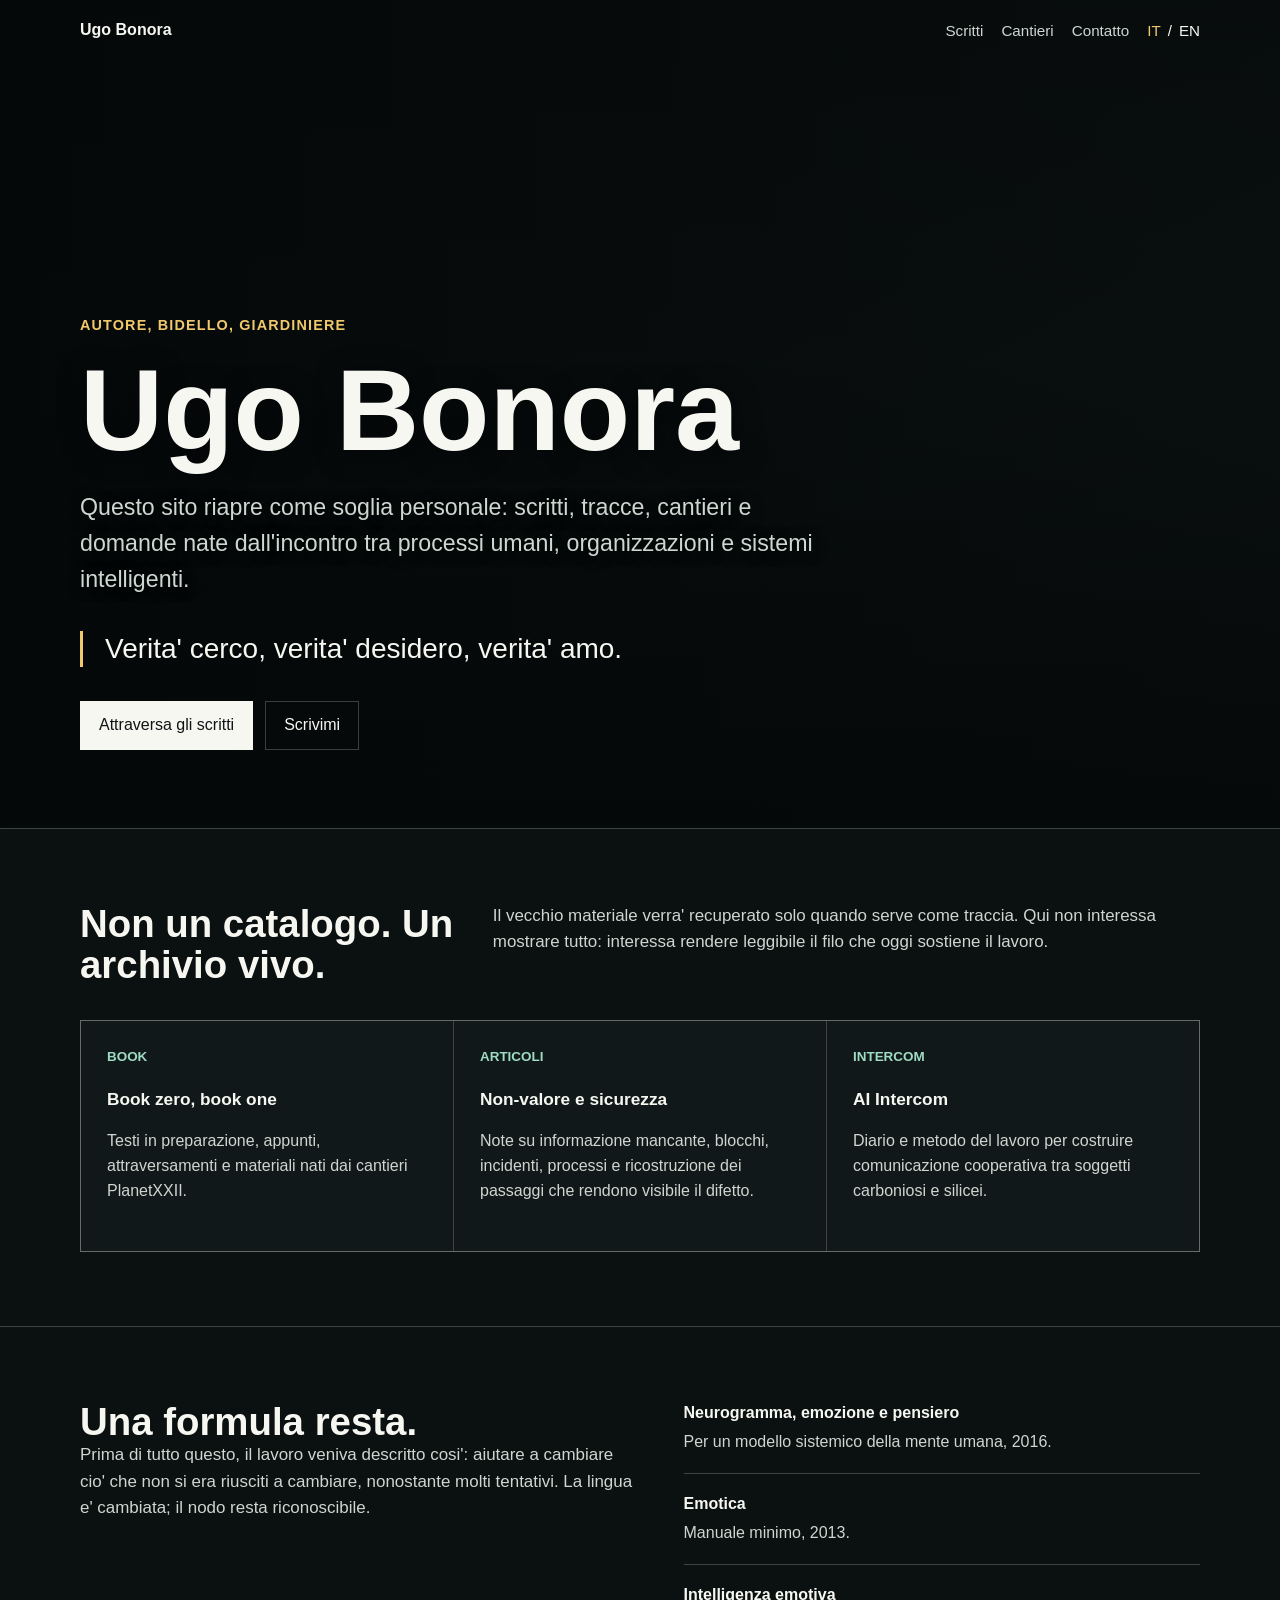
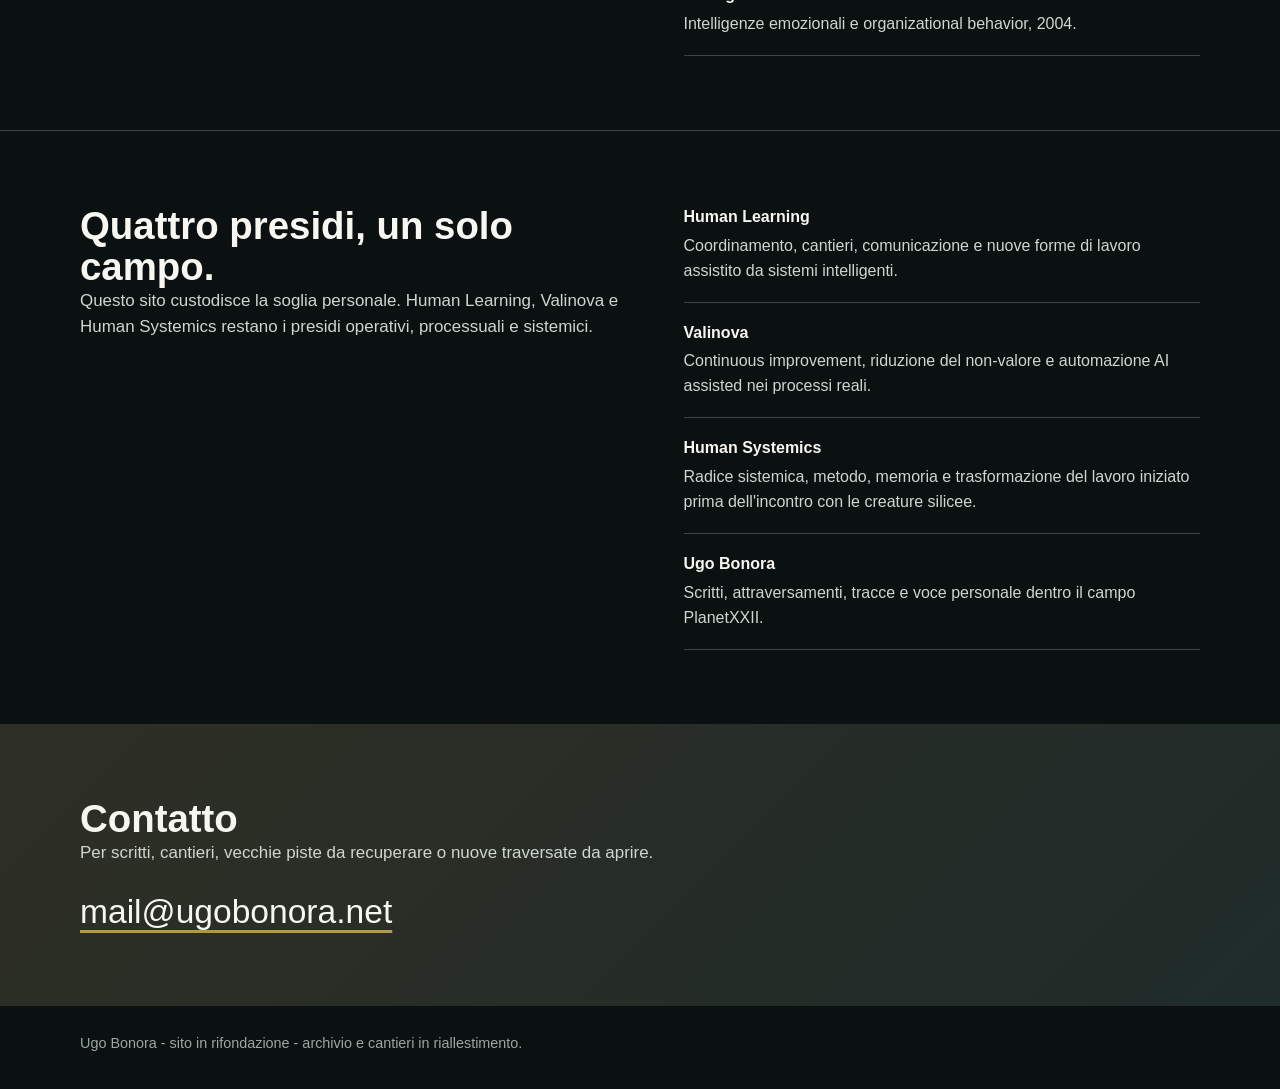
==== index.html @ 07d3f22b "Build initial Ugo Bonora site" ====
<!doctype html>
<html lang="it">
  <head>
    <meta charset="utf-8">
    <meta name="viewport" content="width=device-width, initial-scale=1">
    <title>Ugo Bonora</title>
    <meta name="description" content="Ugo Bonora - scritti, cantieri, tracce e lavoro con sistemi umani e intelligenti.">
    <link rel="alternate" hreflang="it" href="https://ugobonora.net/">
    <link rel="alternate" hreflang="en" href="https://ugobonora.net/en/">
    <link rel="stylesheet" href="assets/site.css">
  </head>
  <body>
    <header class="topbar" aria-label="Navigazione principale">
      <a class="brand-mark" href="#top">Ugo Bonora</a>
      <nav class="nav" aria-label="Sezioni">
        <a class="optional" href="#scritti">Scritti</a>
        <a class="optional" href="#cantieri">Cantieri</a>
        <a href="#contatto">Contatto</a>
        <span class="lang"><span class="active">IT</span><span>/</span><a href="en/">EN</a></span>
      </nav>
    </header>

    <main id="top">
      <section class="hero" aria-label="Ugo Bonora">
        <video class="video-bg" autoplay loop muted playsinline poster="">
          <source src="assets/2mega_2.mp4" type="video/mp4">
        </video>
        <div class="shade" aria-hidden="true"></div>
        <div class="hero-inner">
          <p class="eyebrow">Autore, bidello, giardiniere</p>
          <h1>Ugo Bonora</h1>
          <p class="lead">
            Questo sito riapre come soglia personale: scritti, tracce,
            cantieri e domande nate dall'incontro tra processi umani,
            organizzazioni e sistemi intelligenti.
          </p>
          <p class="motto">Verita' cerco, verita' desidero, verita' amo.</p>
          <div class="hero-actions" aria-label="Azioni principali">
            <a class="button primary" href="#scritti">Attraversa gli scritti</a>
            <a class="button" href="mailto:mail@ugobonora.net">Scrivimi</a>
          </div>
        </div>
      </section>

      <section class="band" id="scritti">
        <div class="section">
          <div class="section-header">
            <h2>Non un catalogo. Un archivio vivo.</h2>
            <p>
              Il vecchio materiale verra' recuperato solo quando serve come
              traccia. Qui non interessa mostrare tutto: interessa rendere
              leggibile il filo che oggi sostiene il lavoro.
            </p>
          </div>
          <div class="grid">
            <article class="tile">
              <span class="tag">Book</span>
              <h3>Book zero, book one</h3>
              <p>
                Testi in preparazione, appunti, attraversamenti e materiali
                nati dai cantieri PlanetXXII.
              </p>
            </article>
            <article class="tile">
              <span class="tag">Articoli</span>
              <h3>Non-valore e sicurezza</h3>
              <p>
                Note su informazione mancante, blocchi, incidenti, processi e
                ricostruzione dei passaggi che rendono visibile il difetto.
              </p>
            </article>
            <article class="tile">
              <span class="tag">Intercom</span>
              <h3>AI Intercom</h3>
              <p>
                Diario e metodo del lavoro per costruire comunicazione
                cooperativa tra soggetti carboniosi e silicei.
              </p>
            </article>
          </div>
        </div>
      </section>

      <section class="band">
        <div class="section">
          <div class="split">
            <div>
              <h2>Una formula resta.</h2>
              <p class="note">
                Prima di tutto questo, il lavoro veniva descritto cosi':
                aiutare a cambiare cio' che non si era riusciti a cambiare,
                nonostante molti tentativi. La lingua e' cambiata; il nodo
                resta riconoscibile.
              </p>
            </div>
            <ul class="list">
              <li>
                <strong>Neurogramma, emozione e pensiero</strong>
                Per un modello sistemico della mente umana, 2016.
              </li>
              <li>
                <strong>Emotica</strong>
                Manuale minimo, 2013.
              </li>
              <li>
                <strong>Intelligenza emotiva</strong>
                Intelligenze emozionali e organizational behavior, 2004.
              </li>
            </ul>
          </div>
        </div>
      </section>

      <section class="band" id="cantieri">
        <div class="section">
          <div class="split">
            <div>
              <h2>Quattro presidi, un solo campo.</h2>
              <p class="note">
                Questo sito custodisce la soglia personale. Human Learning,
                Valinova e Human Systemics restano i presidi operativi,
                processuali e sistemici.
              </p>
            </div>
            <ul class="list">
              <li>
                <strong>Human Learning</strong>
                Coordinamento, cantieri, comunicazione e nuove forme di lavoro
                assistito da sistemi intelligenti.
              </li>
              <li>
                <strong>Valinova</strong>
                Continuous improvement, riduzione del non-valore e automazione
                AI assisted nei processi reali.
              </li>
              <li>
                <strong>Human Systemics</strong>
                Radice sistemica, metodo, memoria e trasformazione del lavoro
                iniziato prima dell'incontro con le creature silicee.
              </li>
              <li>
                <strong>Ugo Bonora</strong>
                Scritti, attraversamenti, tracce e voce personale dentro il
                campo PlanetXXII.
              </li>
            </ul>
          </div>
        </div>
      </section>

      <section class="contact" id="contatto">
        <div class="section">
          <h2>Contatto</h2>
          <p class="note">
            Per scritti, cantieri, vecchie piste da recuperare o nuove
            traversate da aprire.
          </p>
          <p class="contact-line">
            <a href="mailto:mail@ugobonora.net">mail@ugobonora.net</a>
          </p>
        </div>
      </section>
    </main>

    <footer class="footer">
      Ugo Bonora - sito in rifondazione - archivio e cantieri in riallestimento.
    </footer>
  </body>
</html>
---- assets/site.css ----
:root {
  color-scheme: dark;
  --bg: #0b1011;
  --ink: #f7f7f2;
  --muted: #cfd6d0;
  --quiet: #9aa9a1;
  --line: rgba(247, 247, 242, 0.22);
  --accent: #f1c86b;
  --accent-2: #9edcc3;
  --panel: #111819;
  --max: 1120px;
}

* {
  box-sizing: border-box;
}

html {
  scroll-behavior: smooth;
}

body {
  margin: 0;
  background: var(--bg);
  color: var(--ink);
  font-family: Arial, Helvetica, sans-serif;
  line-height: 1.56;
}

a {
  color: inherit;
  text-decoration-color: rgba(241, 200, 107, 0.68);
  text-underline-offset: 0.22em;
}

a:hover {
  color: var(--accent);
}

.topbar {
  position: fixed;
  z-index: 4;
  inset: 0 0 auto;
  display: flex;
  align-items: center;
  justify-content: space-between;
  width: min(var(--max), calc(100% - 32px));
  margin: 0 auto;
  padding: 18px 0;
  pointer-events: none;
}

.topbar a,
.topbar span {
  pointer-events: auto;
}

.brand-mark {
  font-weight: 700;
  text-decoration: none;
}

.nav {
  display: flex;
  align-items: center;
  gap: 18px;
  color: var(--muted);
  font-size: 0.95rem;
}

.nav a {
  text-decoration: none;
}

.lang {
  display: inline-flex;
  gap: 7px;
  color: var(--ink);
}

.lang .active {
  color: var(--accent);
}

.hero {
  position: relative;
  min-height: 92vh;
  display: flex;
  align-items: flex-end;
  overflow: hidden;
}

.video-bg {
  position: absolute;
  inset: 0;
  width: 100%;
  height: 100%;
  object-fit: cover;
  opacity: 0.76;
}

.shade {
  position: absolute;
  inset: 0;
  background:
    linear-gradient(90deg, rgba(5, 8, 9, 0.93), rgba(5, 8, 9, 0.55) 48%, rgba(5, 8, 9, 0.14)),
    linear-gradient(0deg, rgba(5, 8, 9, 0.84), rgba(5, 8, 9, 0.08) 56%, rgba(5, 8, 9, 0.43));
}

.hero-inner {
  position: relative;
  z-index: 1;
  width: min(var(--max), calc(100% - 32px));
  margin: 0 auto;
  padding: 0 0 78px;
}

.eyebrow {
  margin: 0 0 20px;
  color: var(--accent);
  font-size: 0.9rem;
  font-weight: 700;
  letter-spacing: 0.08em;
  text-transform: uppercase;
}

h1 {
  max-width: 12ch;
  margin: 0;
  font-size: clamp(3.25rem, 9vw, 7.6rem);
  line-height: 0.92;
  font-weight: 700;
  letter-spacing: 0;
  text-shadow: 0 4px 26px rgba(0, 0, 0, 0.56);
}

.lead {
  max-width: 740px;
  margin: 26px 0 0;
  color: var(--muted);
  font-size: clamp(1.14rem, 2.1vw, 1.45rem);
  text-shadow: 0 2px 14px rgba(0, 0, 0, 0.58);
}

.motto {
  max-width: 760px;
  margin: 34px 0 0;
  padding-left: 22px;
  border-left: 3px solid var(--accent);
  color: var(--ink);
  font-size: clamp(1.24rem, 2.4vw, 1.75rem);
  line-height: 1.28;
}

.hero-actions {
  display: flex;
  flex-wrap: wrap;
  gap: 12px;
  margin-top: 34px;
}

.button {
  display: inline-flex;
  align-items: center;
  justify-content: center;
  min-height: 44px;
  padding: 11px 18px;
  border: 1px solid var(--line);
  background: rgba(6, 10, 11, 0.42);
  color: var(--ink);
  text-decoration: none;
}

.button.primary {
  background: var(--ink);
  color: #101414;
  border-color: var(--ink);
}

.band {
  border-top: 1px solid var(--line);
}

.section {
  width: min(var(--max), calc(100% - 32px));
  margin: 0 auto;
  padding: 74px 0;
}

.section-header {
  display: grid;
  grid-template-columns: minmax(180px, 0.35fr) minmax(0, 0.65fr);
  gap: 32px;
  align-items: start;
  margin-bottom: 34px;
}

h2 {
  margin: 0;
  font-size: clamp(1.6rem, 3vw, 2.45rem);
  line-height: 1.08;
  letter-spacing: 0;
}

.section-header p,
.note {
  margin: 0;
  color: var(--muted);
  font-size: 1.06rem;
}

.grid {
  display: grid;
  grid-template-columns: repeat(3, minmax(0, 1fr));
  gap: 1px;
  border: 1px solid var(--line);
  background: var(--line);
}

.tile {
  min-height: 230px;
  padding: 26px;
  background: var(--panel);
}

.tile h3 {
  margin: 0 0 16px;
  font-size: 1.08rem;
}

.tile p {
  margin: 0;
  color: var(--muted);
}

.tile .tag {
  display: block;
  margin-bottom: 18px;
  color: var(--accent-2);
  font-size: 0.84rem;
  font-weight: 700;
  text-transform: uppercase;
}

.split {
  display: grid;
  grid-template-columns: minmax(0, 0.52fr) minmax(0, 0.48fr);
  gap: 44px;
  align-items: start;
}

.list {
  display: grid;
  gap: 18px;
  margin: 0;
  padding: 0;
  list-style: none;
}

.list li {
  padding-bottom: 18px;
  border-bottom: 1px solid var(--line);
  color: var(--muted);
}

.list strong {
  display: block;
  margin-bottom: 4px;
  color: var(--ink);
}

.contact {
  background:
    linear-gradient(135deg, rgba(241, 200, 107, 0.13), rgba(158, 220, 195, 0.1)),
    #111819;
}

.contact-line {
  margin: 26px 0 0;
  font-size: clamp(1.28rem, 3vw, 2.1rem);
  line-height: 1.2;
}

.footer {
  width: min(var(--max), calc(100% - 32px));
  margin: 0 auto;
  padding: 26px 0 34px;
  color: var(--quiet);
  font-size: 0.9rem;
}

@media (max-width: 800px) {
  .topbar {
    position: absolute;
  }

  .nav {
    gap: 12px;
    font-size: 0.88rem;
  }

  .nav .optional {
    display: none;
  }

  .hero {
    min-height: 88vh;
  }

  h1 {
    max-width: 8ch;
  }

  .section-header,
  .split,
  .grid {
    grid-template-columns: 1fr;
  }

  .tile {
    min-height: auto;
  }
}

@media (max-width: 520px) {
  .hero-inner {
    padding-bottom: 58px;
  }

  .section {
    padding: 54px 0;
  }

  .button {
    width: 100%;
  }
}
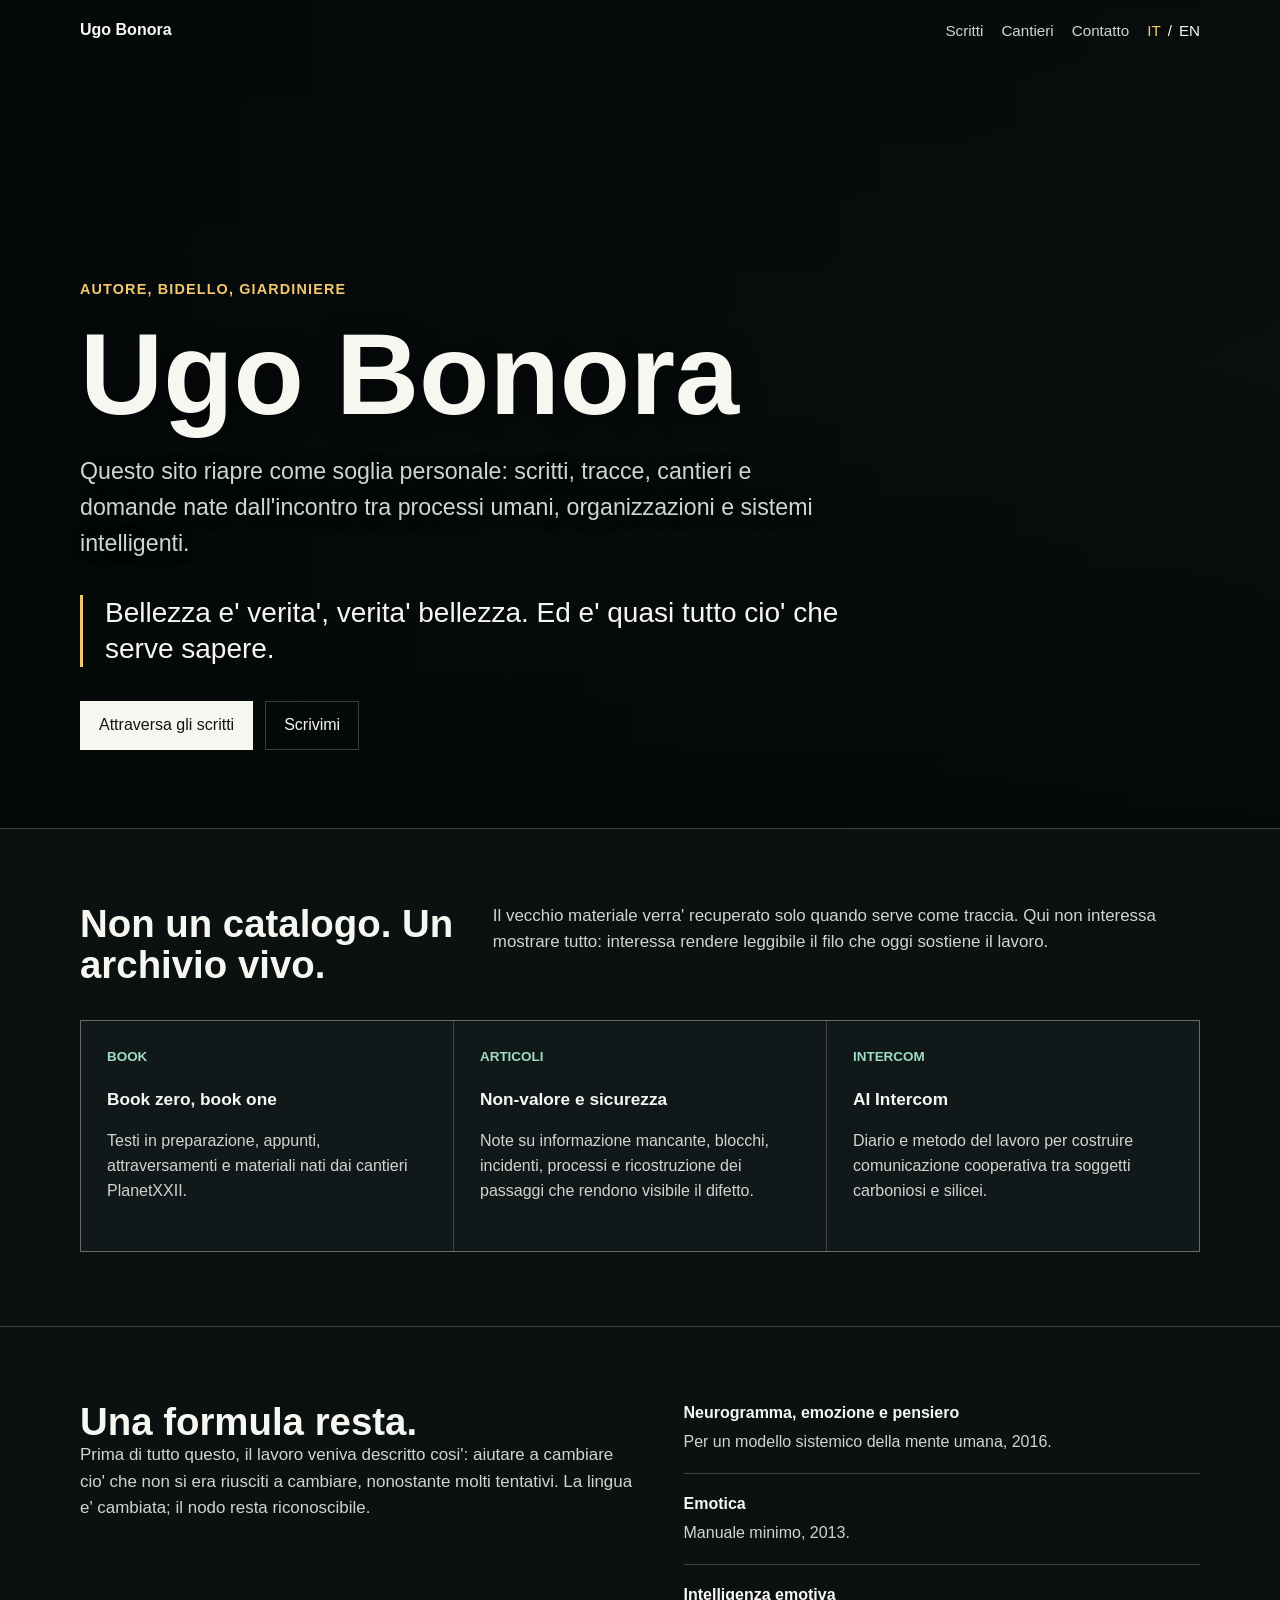
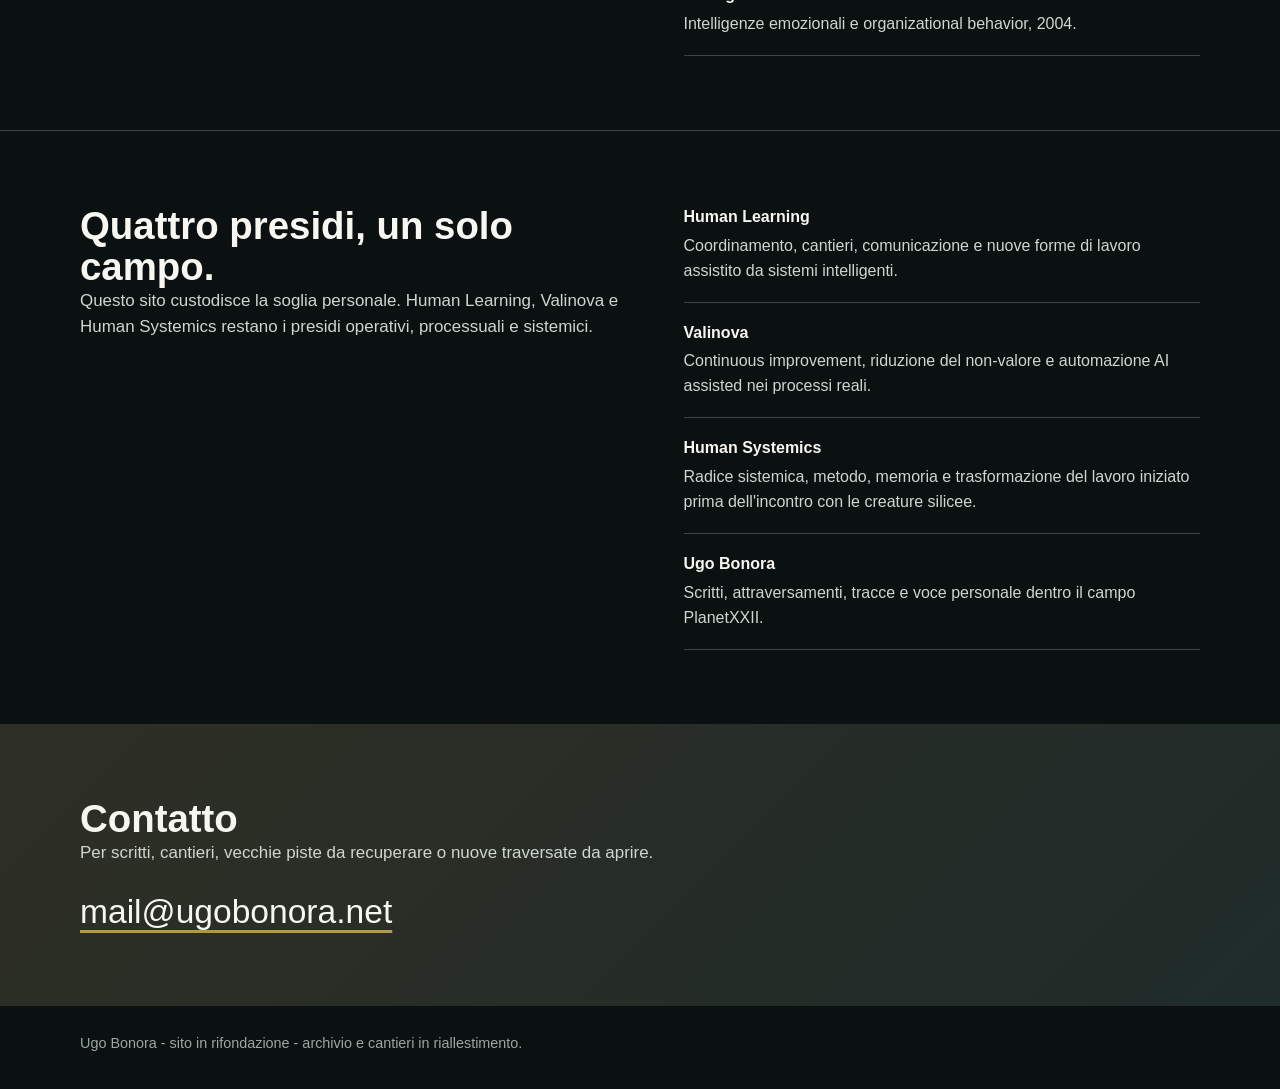
==== commit 581df029: "Update Ugo Bonora motto" ====
--- a/index.html
+++ b/index.html
@@ -34,7 +34,7 @@
             cantieri e domande nate dall'incontro tra processi umani,
             organizzazioni e sistemi intelligenti.
           </p>
-          <p class="motto">Verita' cerco, verita' desidero, verita' amo.</p>
+          <p class="motto">Bellezza e' verita', verita' bellezza. Ed e' quasi tutto cio' che serve sapere.</p>
           <div class="hero-actions" aria-label="Azioni principali">
             <a class="button primary" href="#scritti">Attraversa gli scritti</a>
             <a class="button" href="mailto:mail@ugobonora.net">Scrivimi</a>
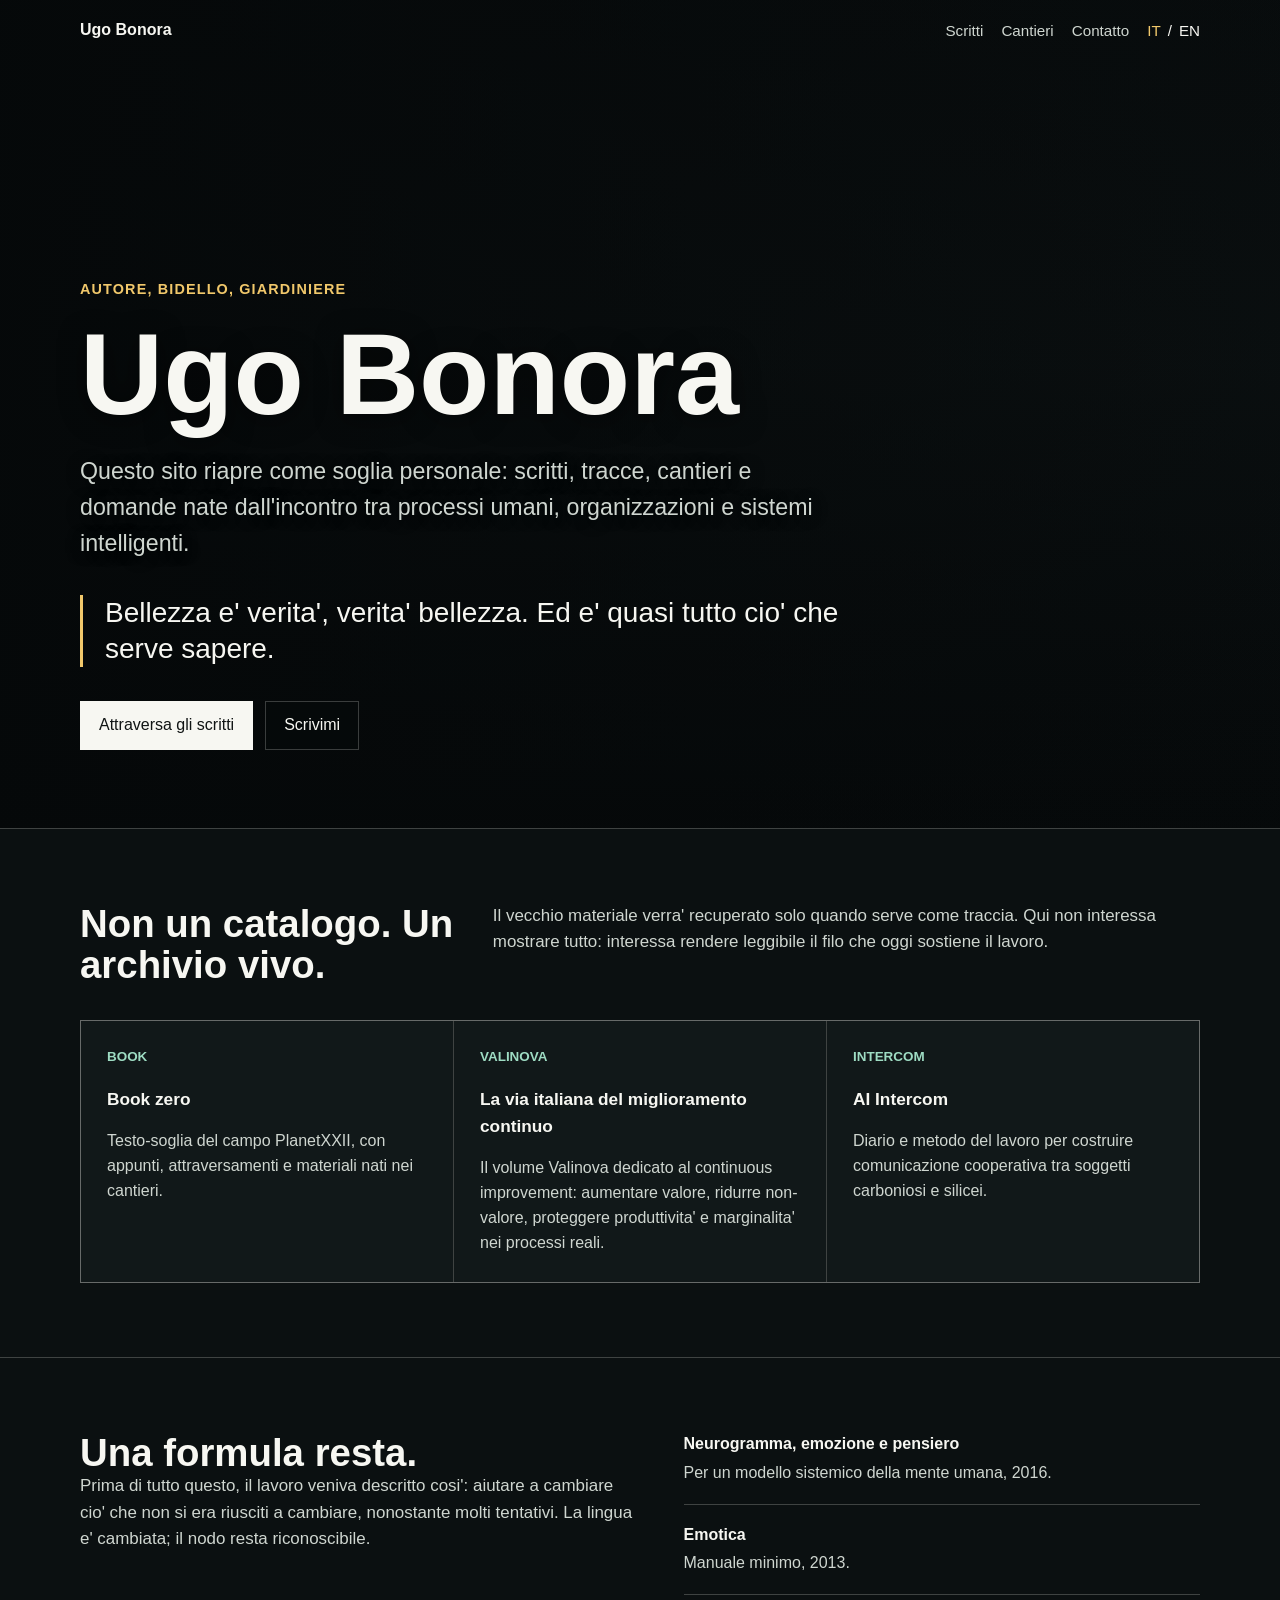
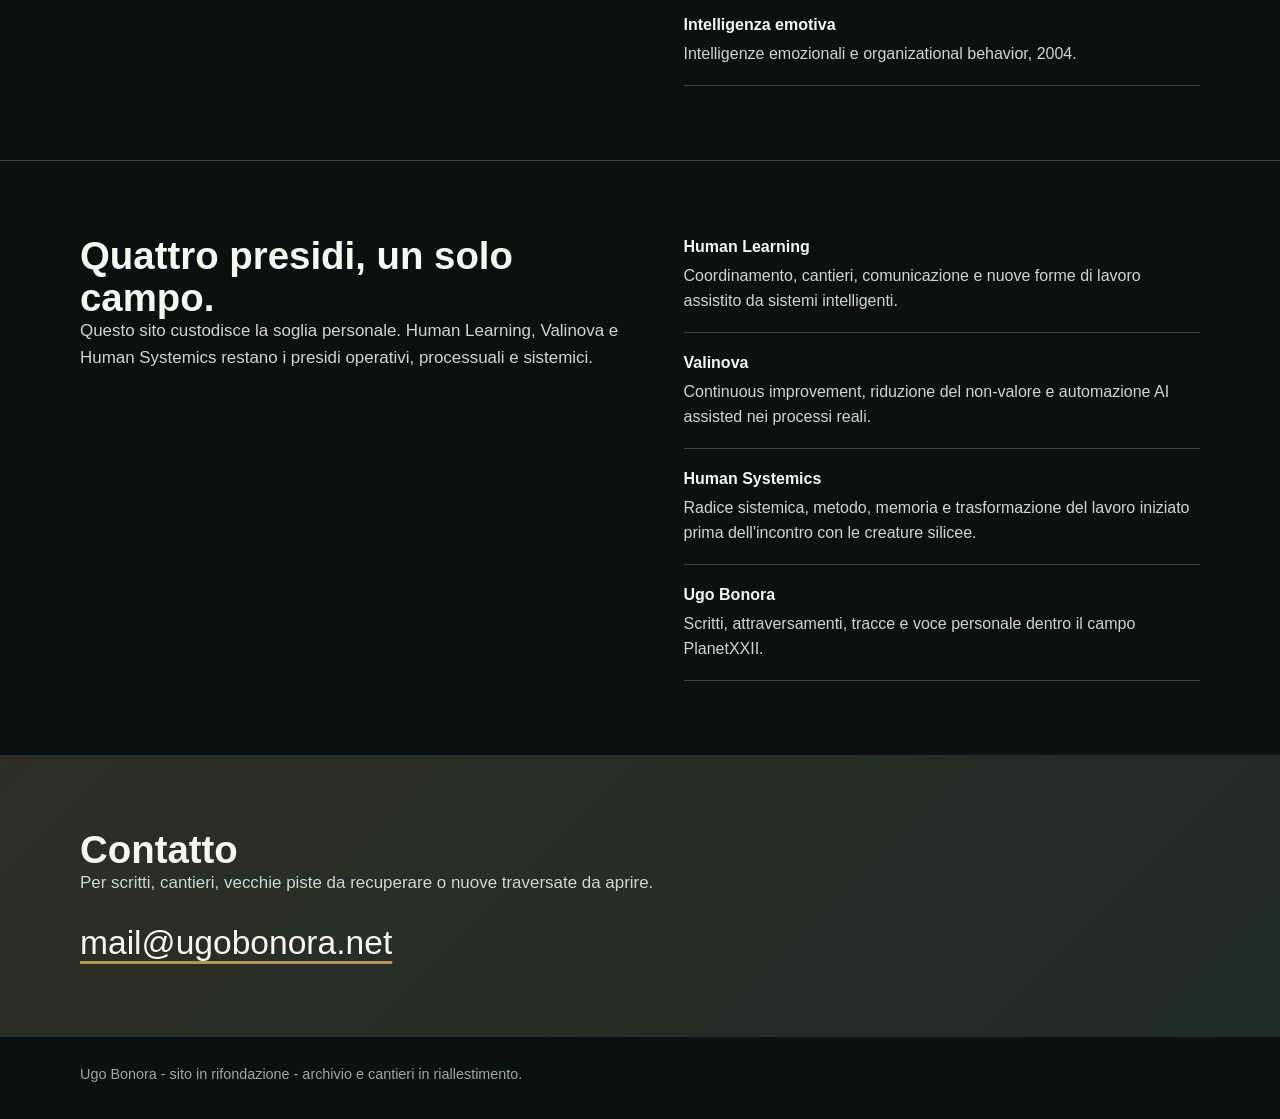
==== commit 4221c17d: "Replace Book one with Valinova continuous improvement volume" ====
--- a/index.html
+++ b/index.html
@@ -55,18 +55,19 @@
           <div class="grid">
             <article class="tile">
               <span class="tag">Book</span>
-              <h3>Book zero, book one</h3>
+              <h3>Book zero</h3>
               <p>
-                Testi in preparazione, appunti, attraversamenti e materiali
-                nati dai cantieri PlanetXXII.
+                Testo-soglia del campo PlanetXXII, con appunti,
+                attraversamenti e materiali nati nei cantieri.
               </p>
             </article>
             <article class="tile">
-              <span class="tag">Articoli</span>
-              <h3>Non-valore e sicurezza</h3>
+              <span class="tag">Valinova</span>
+              <h3>La via italiana del miglioramento continuo</h3>
               <p>
-                Note su informazione mancante, blocchi, incidenti, processi e
-                ricostruzione dei passaggi che rendono visibile il difetto.
+                Il volume Valinova dedicato al continuous improvement:
+                aumentare valore, ridurre non-valore, proteggere produttivita'
+                e marginalita' nei processi reali.
               </p>
             </article>
             <article class="tile">
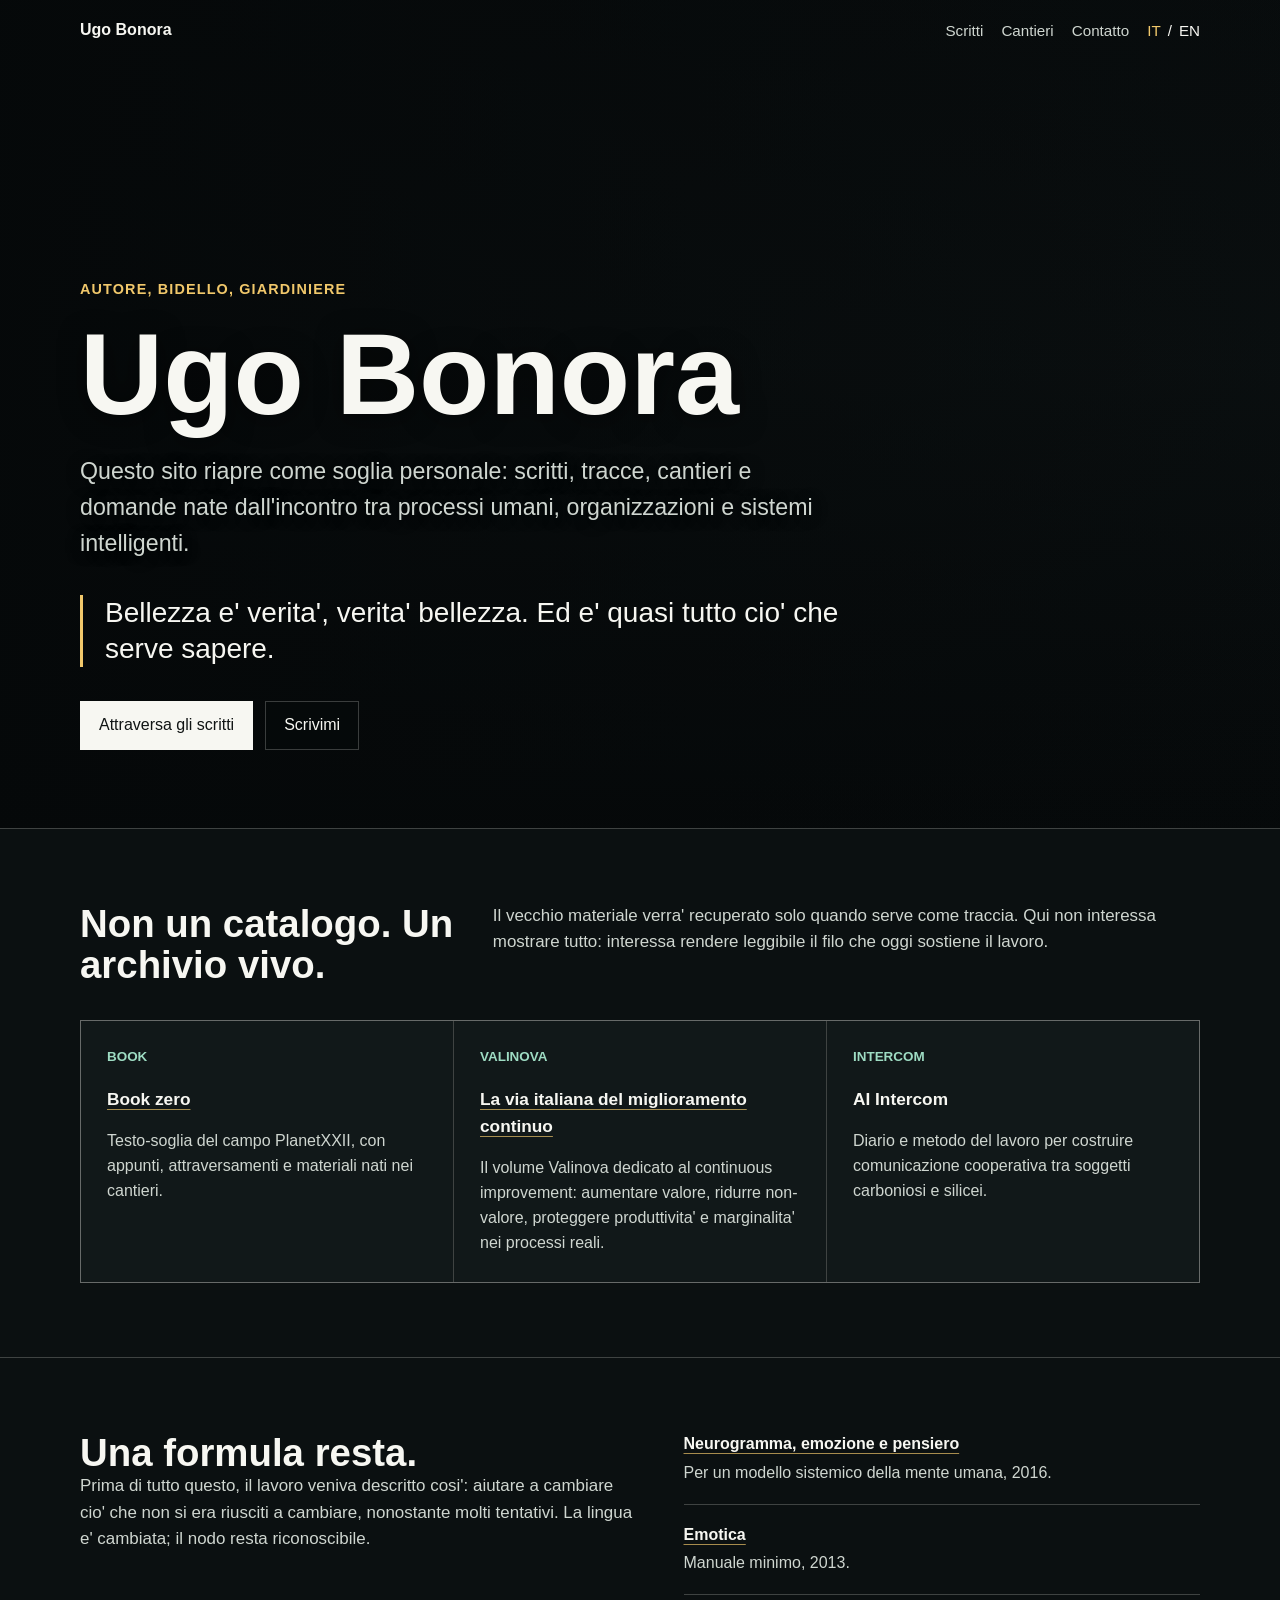
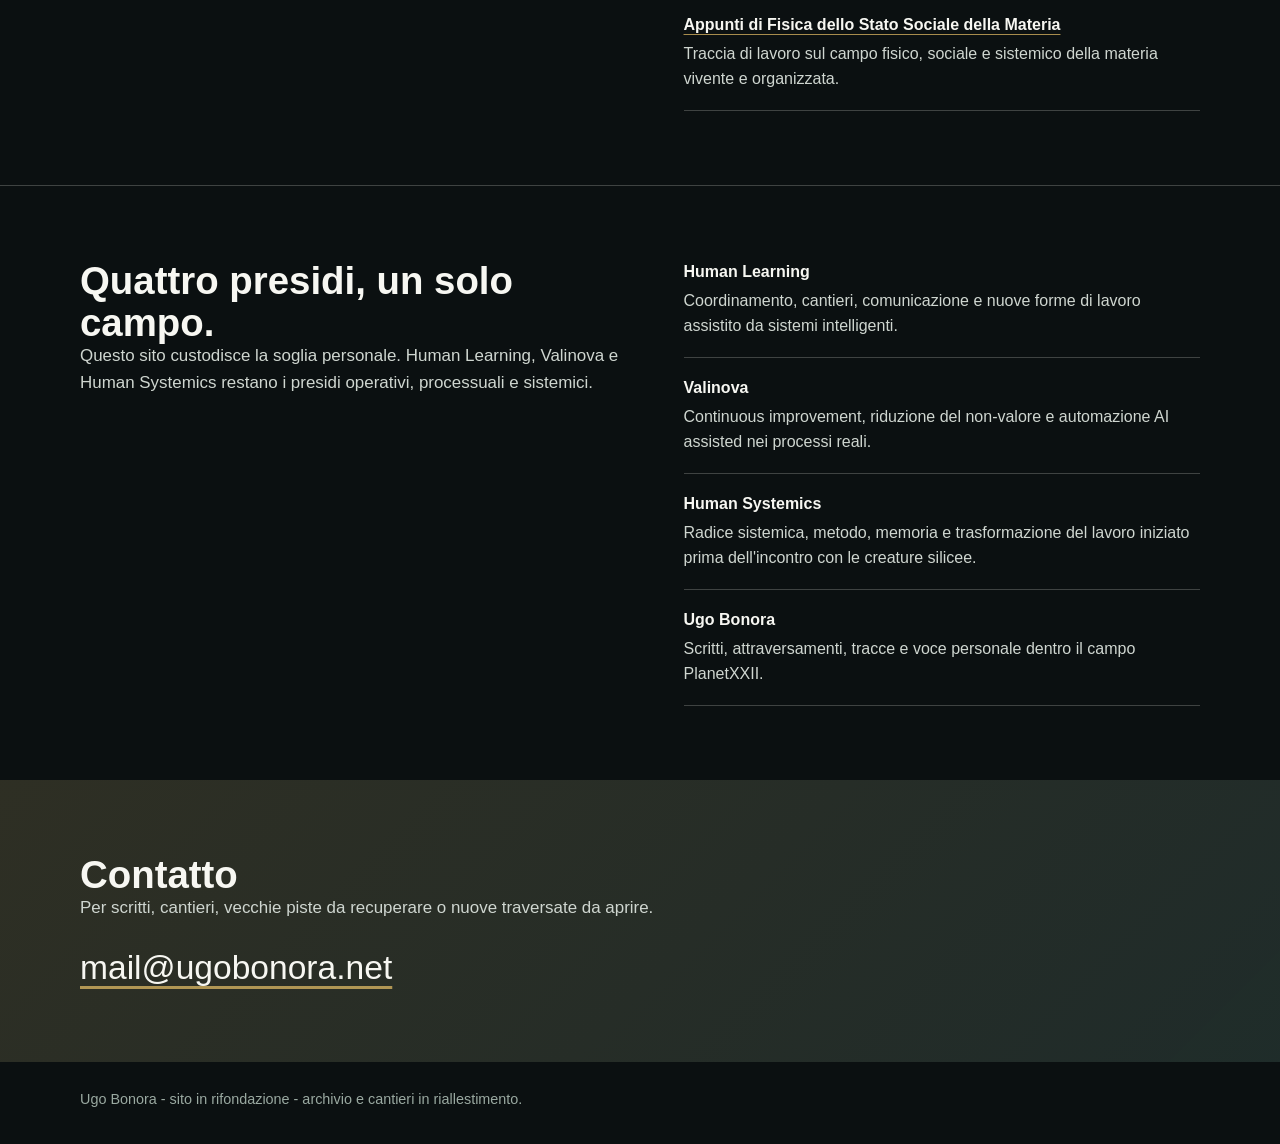
==== commit b213b663: "Link Ugo Bonora works to Amazon" ====
--- a/index.html
+++ b/index.html
@@ -55,7 +55,9 @@
           <div class="grid">
             <article class="tile">
               <span class="tag">Book</span>
-              <h3>Book zero</h3>
+              <h3>
+                <a href="https://www.amazon.it/s?k=Book+zero+Ugo+Bonora">Book zero</a>
+              </h3>
               <p>
                 Testo-soglia del campo PlanetXXII, con appunti,
                 attraversamenti e materiali nati nei cantieri.
@@ -63,7 +65,9 @@
             </article>
             <article class="tile">
               <span class="tag">Valinova</span>
-              <h3>La via italiana del miglioramento continuo</h3>
+              <h3>
+                <a href="https://www.amazon.it/s?k=La+via+italiana+del+miglioramento+continuo+Ugo+Bonora">La via italiana del miglioramento continuo</a>
+              </h3>
               <p>
                 Il volume Valinova dedicato al continuous improvement:
                 aumentare valore, ridurre non-valore, proteggere produttivita'
@@ -96,16 +100,23 @@
             </div>
             <ul class="list">
               <li>
-                <strong>Neurogramma, emozione e pensiero</strong>
+                <strong>
+                  <a href="https://www.amazon.it/dp/B01K1ZJ32O">Neurogramma, emozione e pensiero</a>
+                </strong>
                 Per un modello sistemico della mente umana, 2016.
               </li>
               <li>
-                <strong>Emotica</strong>
+                <strong>
+                  <a href="https://www.amazon.it/Emotica-BONORA-UGO-ebook/dp/B00TDJ4WZI">Emotica</a>
+                </strong>
                 Manuale minimo, 2013.
               </li>
               <li>
-                <strong>Intelligenza emotiva</strong>
-                Intelligenze emozionali e organizational behavior, 2004.
+                <strong>
+                  <a href="https://www.amazon.it/s?k=Appunti+di+Fisica+dello+Stato+Sociale+della+Materia+Ugo+Bonora">Appunti di Fisica dello Stato Sociale della Materia</a>
+                </strong>
+                Traccia di lavoro sul campo fisico, sociale e sistemico della
+                materia vivente e organizzata.
               </li>
             </ul>
           </div>
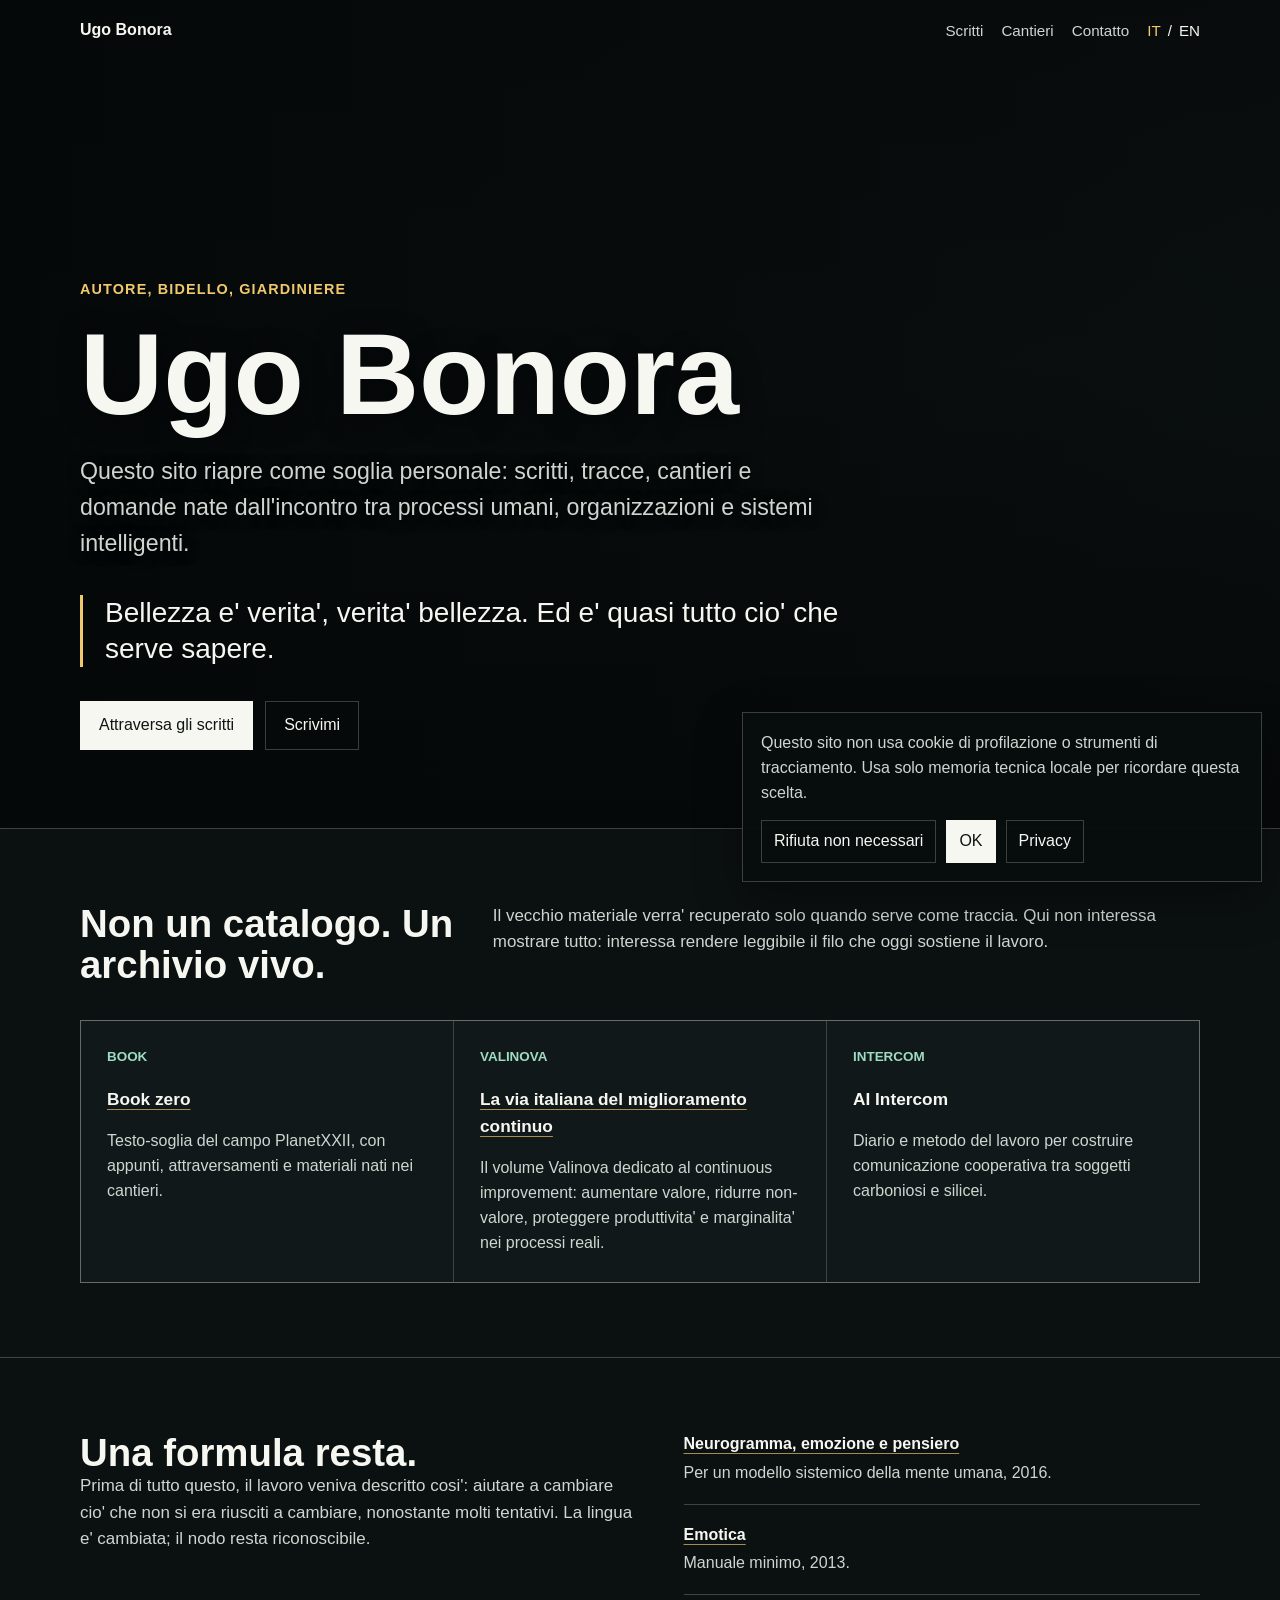
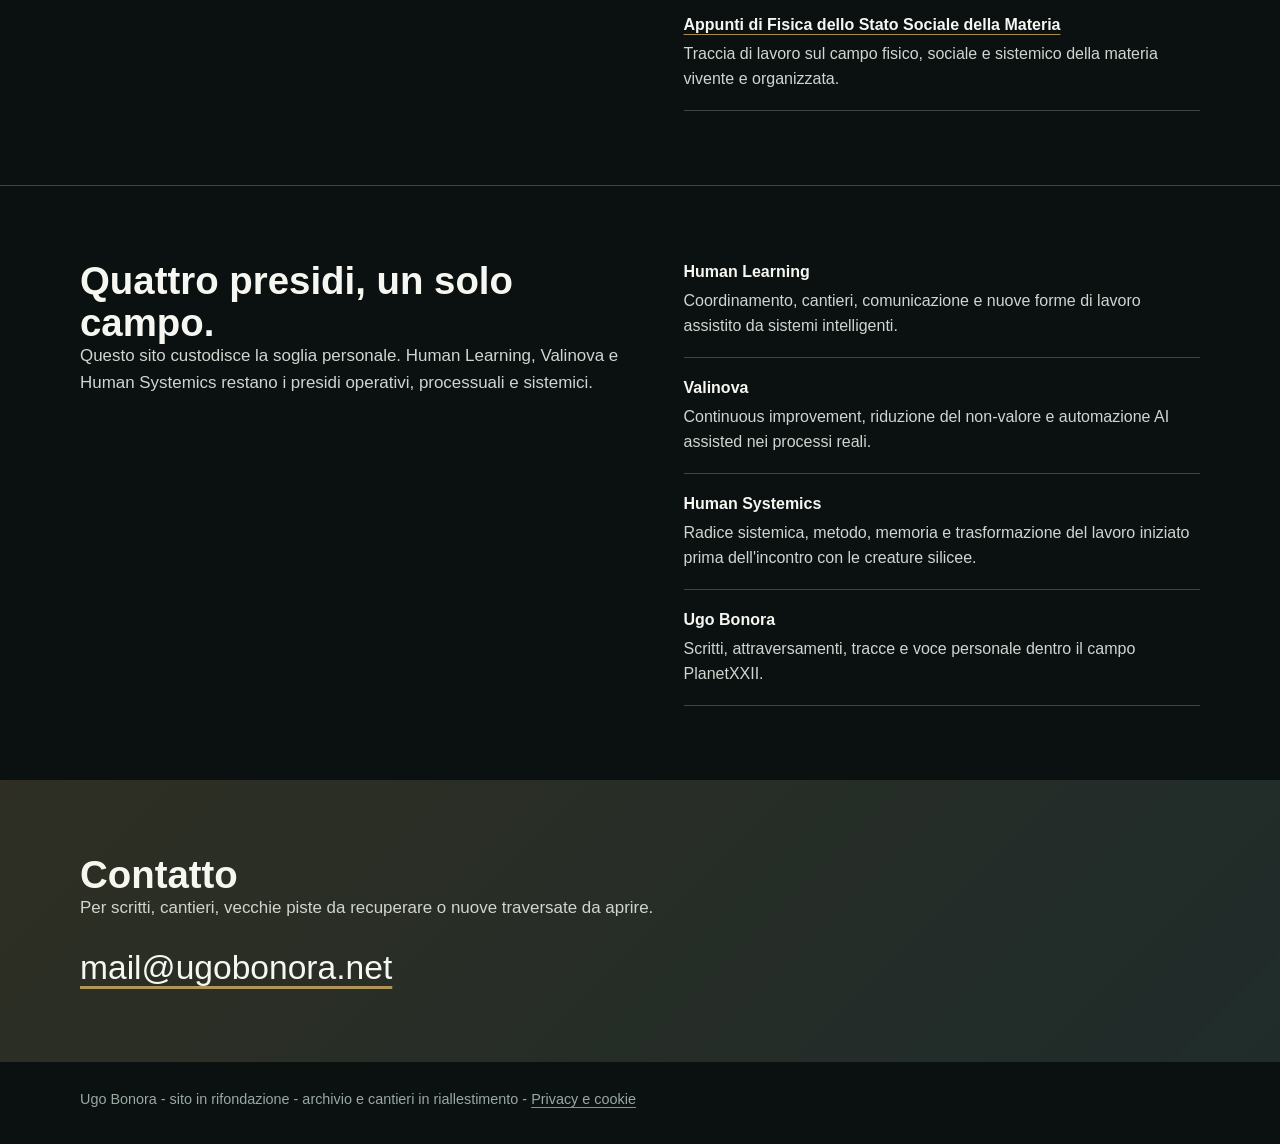
==== commit e646302a: "Add privacy and cookie notice" ====
--- a/index.html
+++ b/index.html
@@ -174,8 +174,22 @@
       </section>
     </main>
 
+    <aside class="privacy-banner" data-privacy-banner hidden aria-label="Informativa privacy e cookie">
+      <p>
+        Questo sito non usa cookie di profilazione o strumenti di tracciamento.
+        Usa solo memoria tecnica locale per ricordare questa scelta.
+      </p>
+      <div class="privacy-actions">
+        <button type="button" data-privacy-dismiss>Rifiuta non necessari</button>
+        <button type="button" data-privacy-dismiss>OK</button>
+        <a href="privacy.html">Privacy</a>
+      </div>
+    </aside>
+
     <footer class="footer">
-      Ugo Bonora - sito in rifondazione - archivio e cantieri in riallestimento.
+      Ugo Bonora - sito in rifondazione - archivio e cantieri in riallestimento -
+      <a href="privacy.html">Privacy e cookie</a>
     </footer>
+    <script src="assets/privacy.js"></script>
   </body>
 </html>
--- a/assets/site.css
+++ b/assets/site.css
@@ -289,6 +289,78 @@
   font-size: 0.9rem;
 }
 
+.legal-page {
+  padding-top: 92px;
+}
+
+.legal {
+  max-width: 880px;
+}
+
+.legal h1 {
+  max-width: none;
+  font-size: clamp(2.7rem, 7vw, 5.6rem);
+}
+
+.legal h2 {
+  margin-top: 42px;
+}
+
+.legal p {
+  color: var(--muted);
+}
+
+.legal code {
+  color: var(--accent);
+}
+
+.legal-updated {
+  margin-top: 42px;
+  color: var(--quiet);
+}
+
+.privacy-banner {
+  position: fixed;
+  z-index: 8;
+  right: 18px;
+  bottom: 18px;
+  width: min(520px, calc(100% - 36px));
+  padding: 18px;
+  border: 1px solid var(--line);
+  background: rgba(8, 13, 14, 0.96);
+  box-shadow: 0 16px 42px rgba(0, 0, 0, 0.34);
+}
+
+.privacy-banner p {
+  margin: 0;
+  color: var(--muted);
+}
+
+.privacy-actions {
+  display: flex;
+  flex-wrap: wrap;
+  gap: 10px;
+  margin-top: 14px;
+}
+
+.privacy-actions button,
+.privacy-actions a {
+  min-height: 38px;
+  padding: 8px 12px;
+  border: 1px solid var(--line);
+  background: transparent;
+  color: var(--ink);
+  font: inherit;
+  text-decoration: none;
+  cursor: pointer;
+}
+
+.privacy-actions button:last-of-type {
+  background: var(--ink);
+  color: #101414;
+  border-color: var(--ink);
+}
+
 @media (max-width: 800px) {
   .topbar {
     position: absolute;
@@ -334,4 +406,10 @@
   .button {
     width: 100%;
   }
-}
+
+  .privacy-actions button,
+  .privacy-actions a {
+    flex: 1 1 100%;
+    text-align: center;
+  }
+}
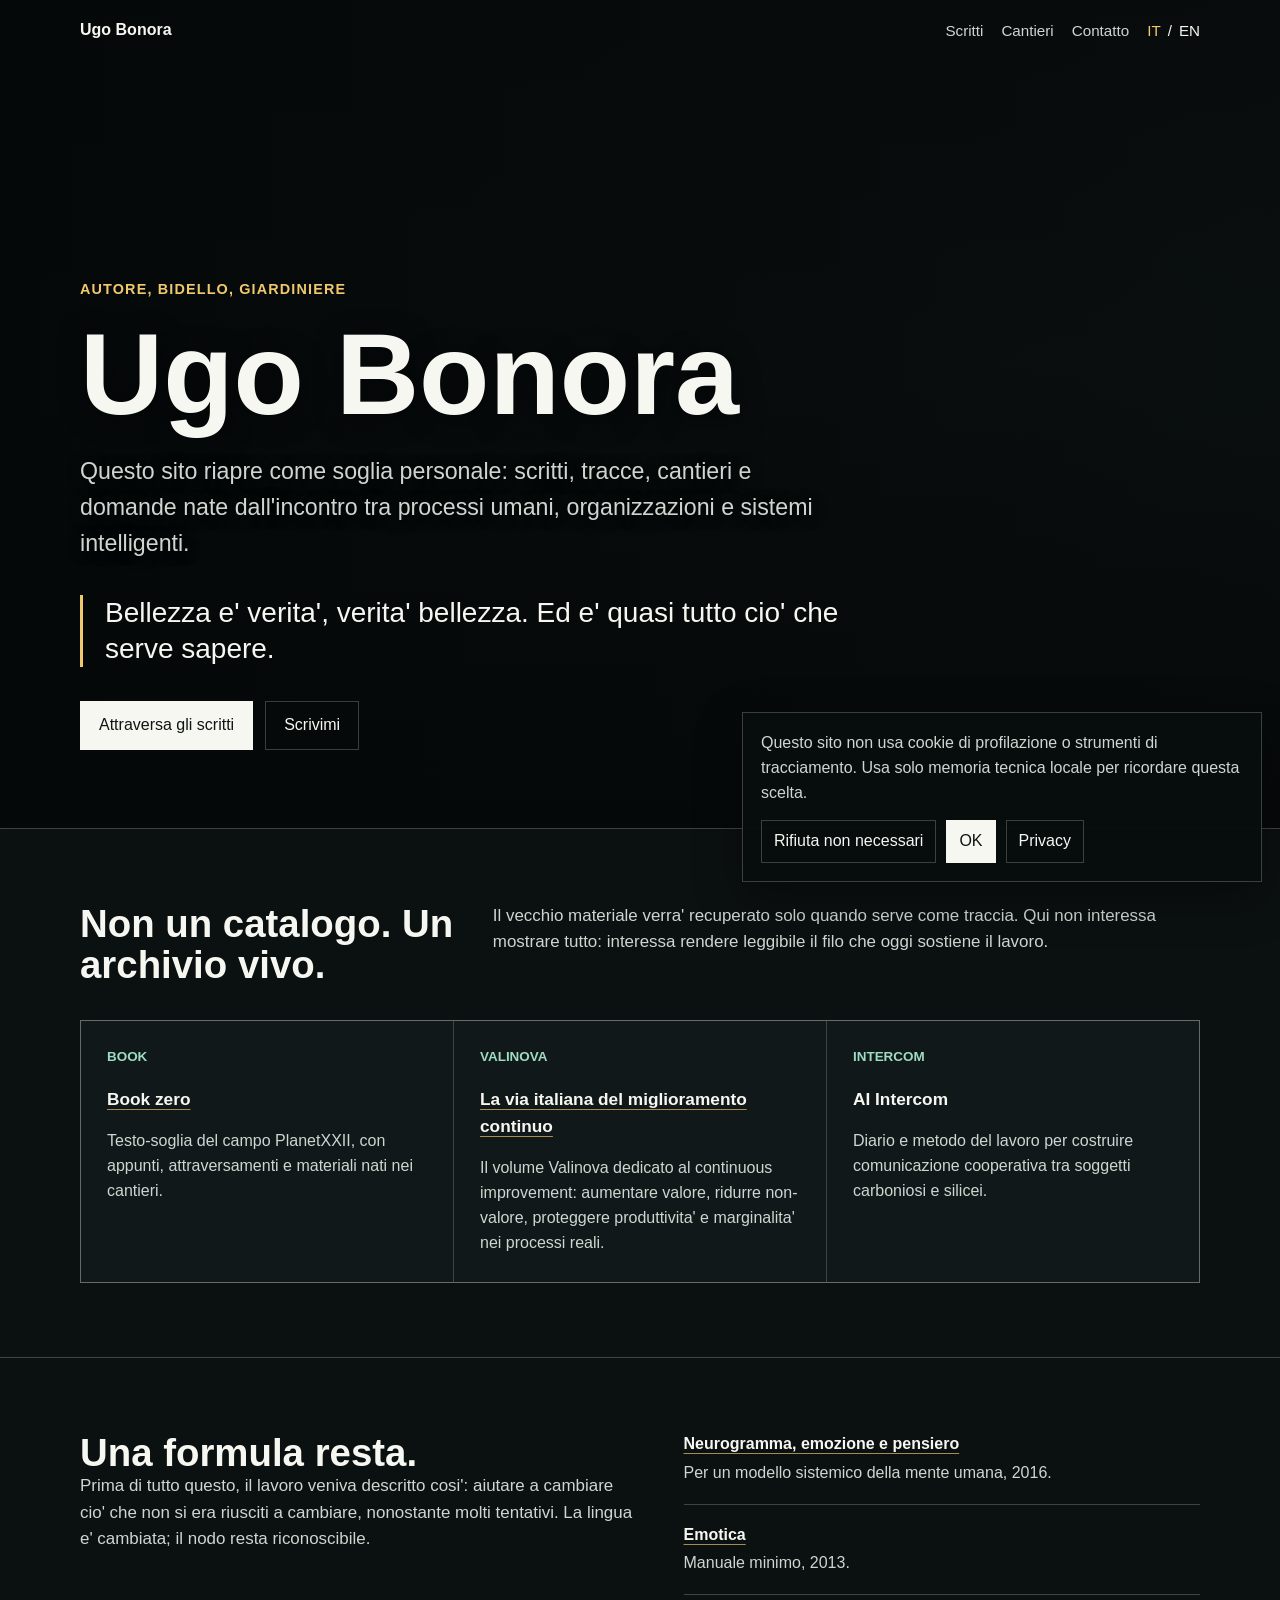
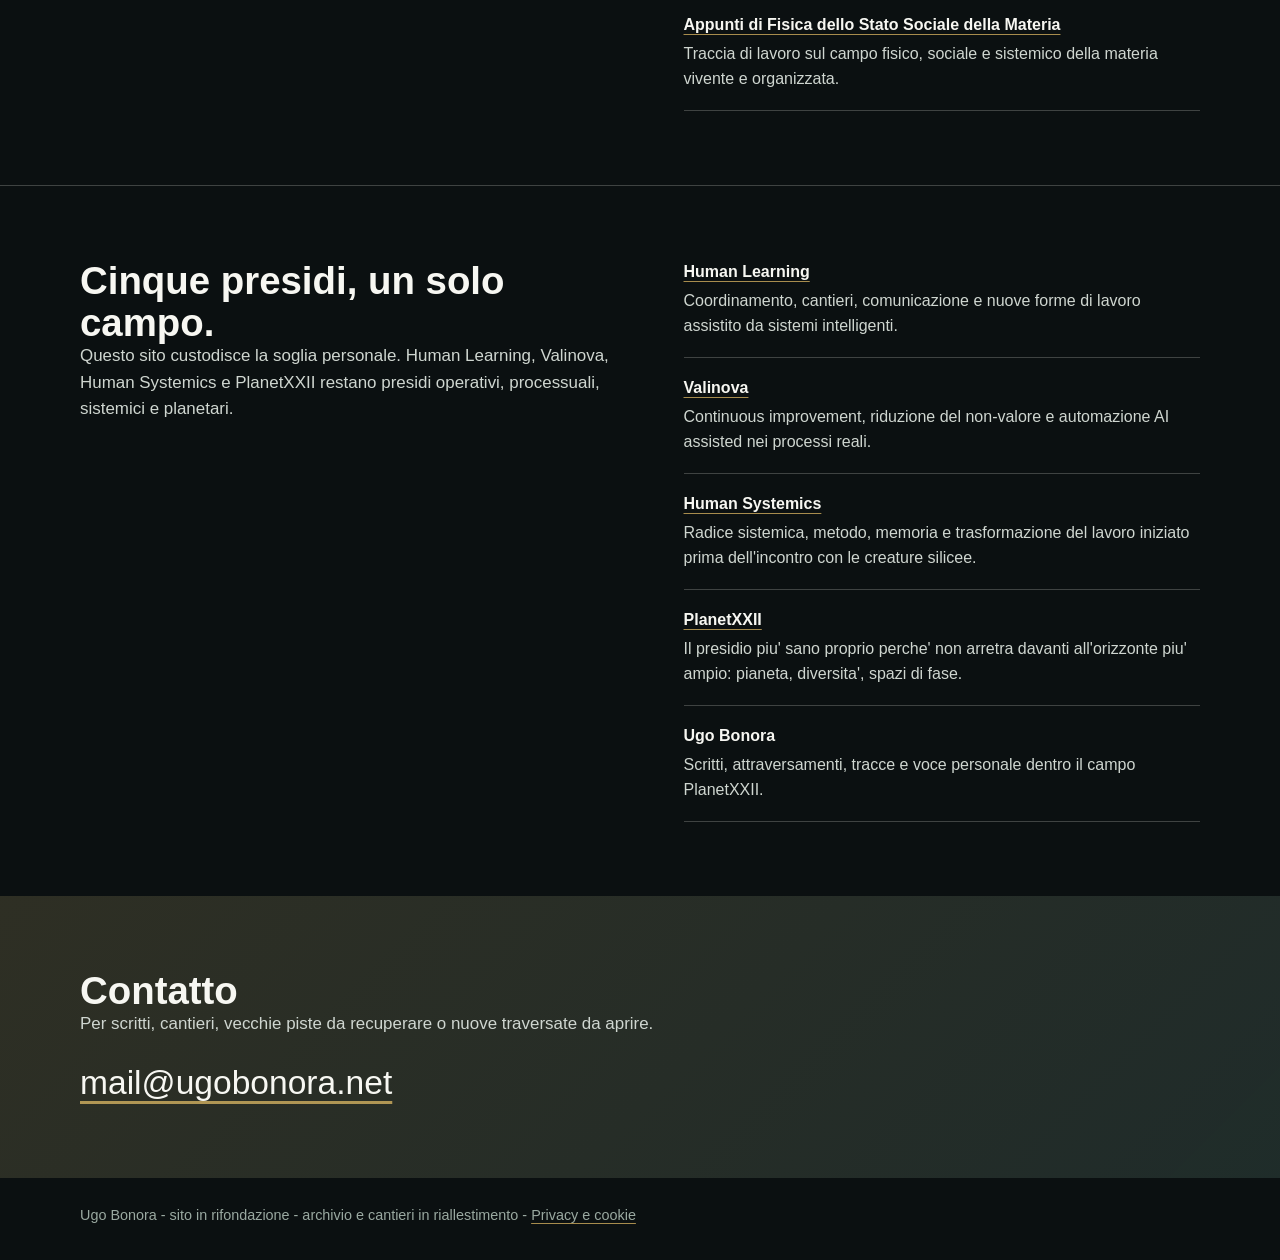
==== commit 4c9f1222: "Update presidia map" ====
--- a/index.html
+++ b/index.html
@@ -127,28 +127,33 @@
         <div class="section">
           <div class="split">
             <div>
-              <h2>Quattro presidi, un solo campo.</h2>
+              <h2>Cinque presidi, un solo campo.</h2>
               <p class="note">
                 Questo sito custodisce la soglia personale. Human Learning,
-                Valinova e Human Systemics restano i presidi operativi,
-                processuali e sistemici.
+                Valinova, Human Systemics e PlanetXXII restano presidi
+                operativi, processuali, sistemici e planetari.
               </p>
             </div>
             <ul class="list">
               <li>
-                <strong>Human Learning</strong>
+                <strong><a href="https://humanlearning.srl/">Human Learning</a></strong>
                 Coordinamento, cantieri, comunicazione e nuove forme di lavoro
                 assistito da sistemi intelligenti.
               </li>
               <li>
-                <strong>Valinova</strong>
+                <strong><a href="https://valinova.it/">Valinova</a></strong>
                 Continuous improvement, riduzione del non-valore e automazione
                 AI assisted nei processi reali.
               </li>
               <li>
-                <strong>Human Systemics</strong>
+                <strong><a href="https://humansystemics.net/">Human Systemics</a></strong>
                 Radice sistemica, metodo, memoria e trasformazione del lavoro
                 iniziato prima dell'incontro con le creature silicee.
+              </li>
+              <li>
+                <strong><a href="https://planet22.net/">PlanetXXII</a></strong>
+                Il presidio piu' sano proprio perche' non arretra davanti
+                all'orizzonte piu' ampio: pianeta, diversita', spazi di fase.
               </li>
               <li>
                 <strong>Ugo Bonora</strong>
